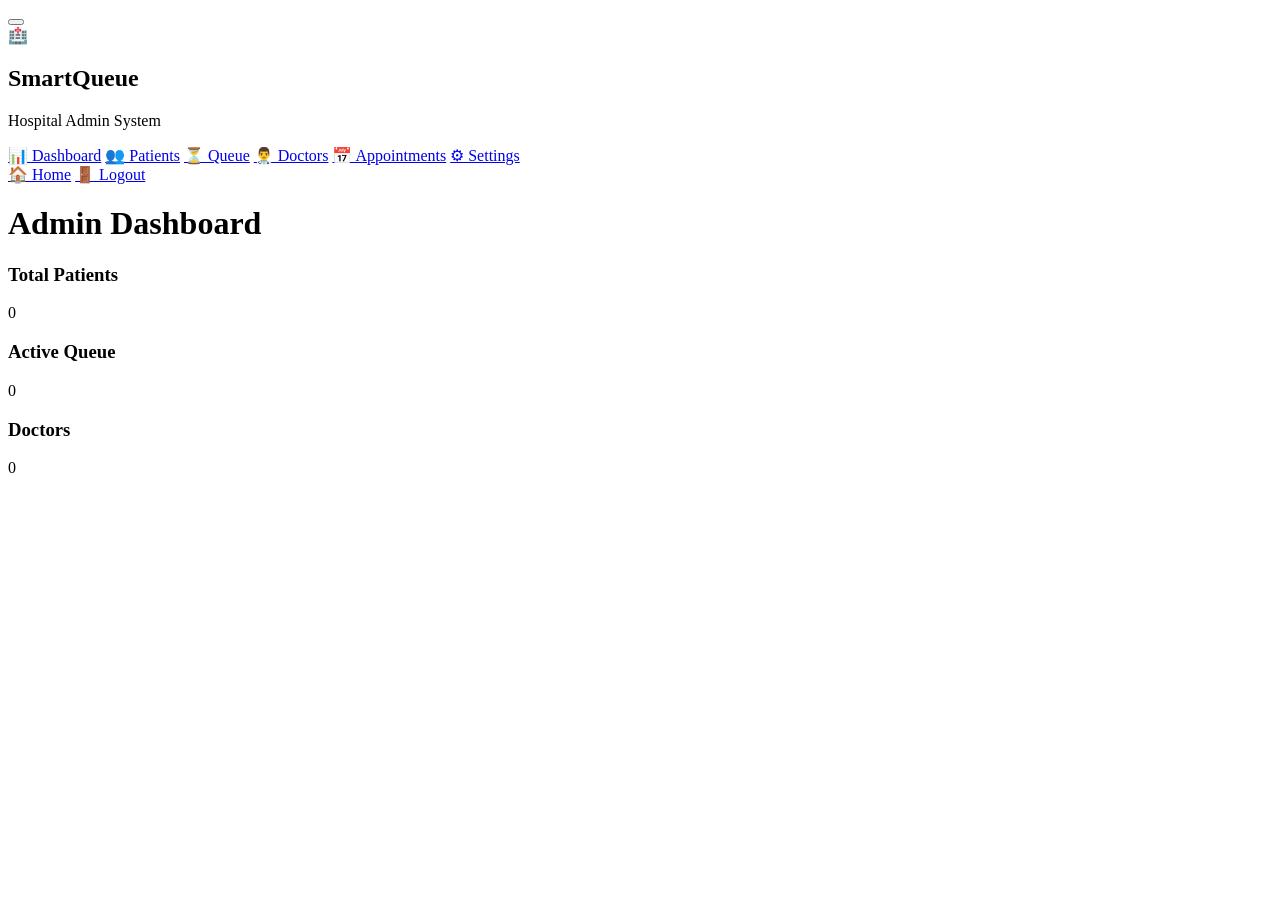
==== admin.html @ 0073a867 "Add files via upload" ====
<!DOCTYPE html>
<html lang="en">
<head>
    <meta charset="UTF-8">
    <title>Admin Dashboard</title>
    <link rel="stylesheet" href="css/admin.css">


</head>
<body>

    <button class="menu-toggle" onclick="toggleMenu()">
            <span></span>
            <span></span>
            <span></span>
    </button>

<div class="container">

    <!-- SIDEBAR -->
    <aside class="sidebar">

        <div class="brand">
            <div class="logo">🏥</div>
            <h2>SmartQueue</h2>
            <p>Hospital Admin System</p>
        </div>

        <div class="divider"></div>

        <a href="#" onclick="showAdminSection('dashboard')">📊 Dashboard</a>
        <a href="#" onclick="showAdminSection('patients')">👥 Patients</a>
        <a href="#" onclick="showAdminSection('queue')">⏳ Queue</a>
        <a href="#" onclick="showAdminSection('doctors')">👨‍⚕️ Doctors</a>
        <a href="#" onclick="showAdminSection('appointments')">📅 Appointments</a>
        <a href="#" onclick="showAdminSection('settings')">⚙ Settings</a>

        <div class="divider"></div>

        <a href="index.html">🏠 Home</a>
        <a href="#" onclick="logout()">🚪 Logout</a>

    </aside>

    <!-- MAIN -->
    <main class="main">

        <!-- DASHBOARD -->
        <div id="dashboardSection" class="adminSection">

            <h1>Admin Dashboard</h1>

            <div class="cards">

                <div class="card">
                    <h3>Total Patients</h3>
                    <p id="totalPatients">0</p>
                </div>

                <div class="card">
                    <h3>Active Queue</h3>
                    <p id="activeQueue">0</p>
                </div>

                <div class="card">
                    <h3>Doctors</h3>
                    <p id="totalDoctors">0</p>
                </div>

            </div>

        </div>

        <!-- PATIENTS -->
        <div id="patientsSection" class="adminSection" style="display:none;">

            <h1>Patients</h1>

            <div id="patientList"></div>

            <br>

            <button onclick="clearCompletedPatients()">
                Clear Completed
            </button>

        </div>

        <!-- QUEUE -->
        <div id="queueSection" class="adminSection" style="display:none;">

            <h1>Queue Management</h1>

            <table>
                <thead>
                    <tr>
                        <th>Token</th>
                        <th>Patient</th>
                        <th>Status</th>
                    </tr>
                </thead>

                <tbody id="queueTable"></tbody>
            </table>

            <br>

            <button onclick="nextPatient()">Next Patient</button>
            <button onclick="resetQueue()">Reset Queue</button>

        </div>

        <!-- DOCTORS -->
        <div id="doctorsSection" class="adminSection" style="display:none;">

            <h1>Doctors</h1>

            <input id="doctorName" placeholder="Doctor Name">
            <input id="doctorExpertise" placeholder="Expertise">

            <button onclick="addDoctor()">Add Doctor</button>

            <div id="doctorList"></div>

        </div>

        <!-- APPOINTMENTS -->
        <div id="appointmentsSection" class="adminSection" style="display:none;">

            <h1>Appointments</h1>

            <div id="appointmentList"></div>

        </div>

        <!-- SETTINGS -->
        <div id="settingsSection" class="adminSection" style="display:none;">

            <h1>Settings</h1>

            <button onclick="clearUsers()">Clear Users</button>
            <button onclick="clearDoctors()">Clear Doctors</button>
            <button onclick="systemReset()">Reset System</button>

        </div>

    </main>

</div>

<script src="js/admin.js"></script>



</body>
</html>
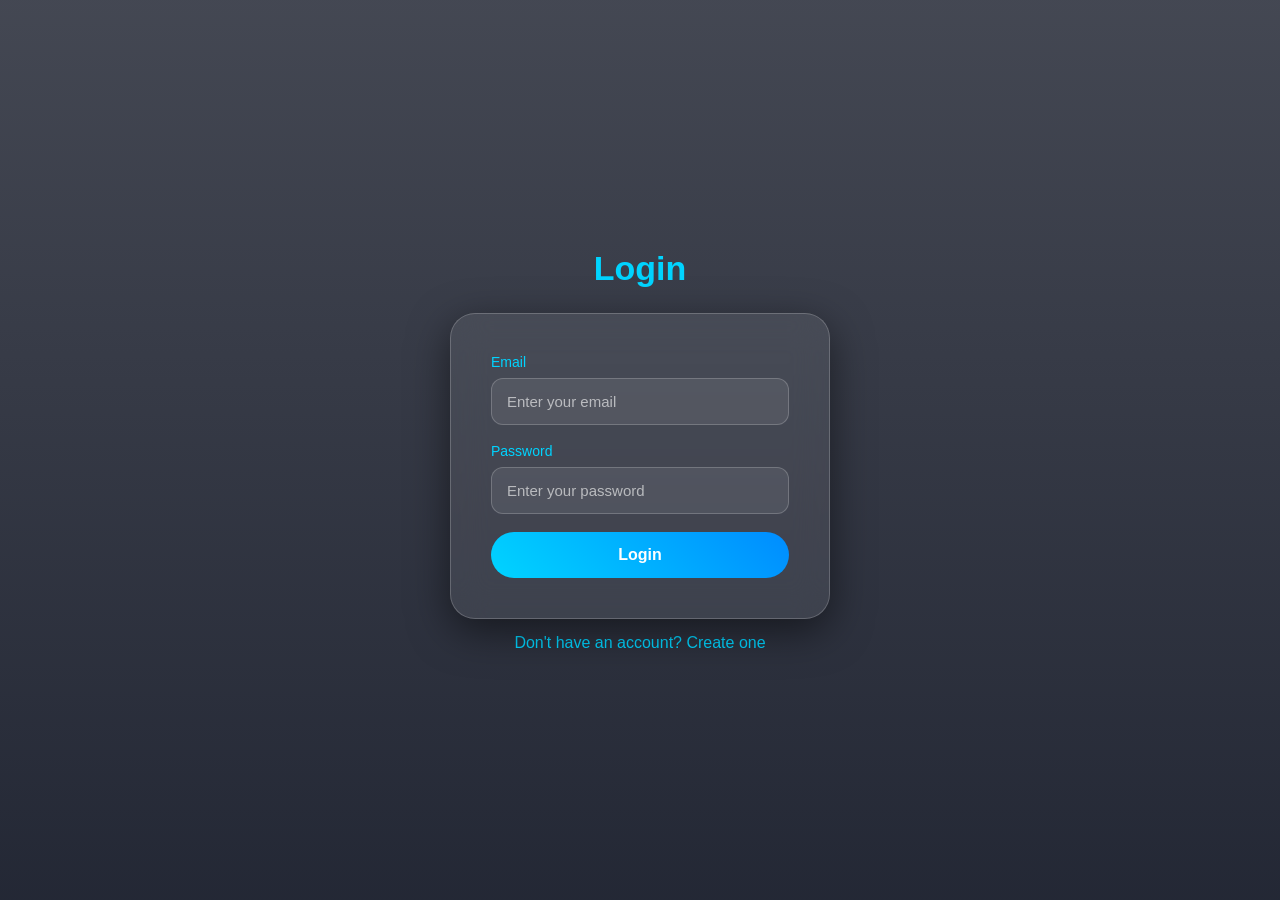
==== commit 36aa2c09: "Add files via upload" ====
--- a/admin.html
+++ b/admin.html
@@ -3,7 +3,7 @@
 <head>
     <meta charset="UTF-8">
     <title>Admin Dashboard</title>
-    <link rel="stylesheet" href="css/admin.css">
+    <link rel="stylesheet" href="admin.css">
 
 
 </head>
@@ -148,7 +148,7 @@
 
 </div>
 
-<script src="js/admin.js"></script>
+<script src="admin.js"></script>
 
 
 
--- a/admin.css
+++ b/admin.css
@@ -0,0 +1,345 @@
+
+/* =========================
+   FONT + RESET
+========================= */
+@import url('https://fonts.googleapis.com/css2?family=Poppins:wght@300;400;500;600;700&display=swap');
+
+*{
+    margin:0;
+    padding:0;
+    box-sizing:border-box;
+    font-family:'Poppins',sans-serif;
+}
+
+body{
+    min-height:100vh;
+    color:white;
+
+    background:
+    linear-gradient(rgba(5,10,25,0.75), rgba(5,10,25,0.88)),
+    url("https://images.unsplash.com/photo-1584515933487-779824d29309?auto=format&fit=crop&w=1600&q=80");
+
+    background-size:cover;
+    background-position:center;
+    background-repeat:no-repeat;
+    background-attachment:fixed;
+}
+
+
+/* =========================
+   LAYOUT
+========================= */
+.container{
+    display:flex;
+    min-height:100vh;
+}
+
+
+/* =========================
+   SIDEBAR
+========================= */
+.sidebar{
+    width:260px;
+    background:rgba(255,255,255,0.08);
+    backdrop-filter:blur(18px);
+    border-right:1px solid rgba(255,255,255,0.15);
+
+    padding:20px;
+    display:flex;
+    flex-direction:column;
+
+    transition:0.4s ease;
+}
+
+.brand{
+    text-align:center;
+    margin-bottom:15px;
+}
+
+.logo{
+    font-size:30px;
+}
+
+.brand h2{
+    color:#00d4ff;
+    font-size:20px;
+}
+
+.brand p{
+    font-size:12px;
+    opacity:0.7;
+}
+
+.divider{
+    height:1px;
+    background:rgba(255,255,255,0.1);
+    margin:10px 0;
+}
+
+
+/* LINKS */
+.sidebar a{
+    text-decoration:none;
+    color:white;
+
+    padding:12px;
+    margin:5px 0;
+
+    border-radius:12px;
+
+    display:flex;
+    gap:10px;
+
+    transition:0.3s;
+
+    background:rgba(255,255,255,0.05);
+}
+
+.sidebar a:hover{
+    background:rgba(0,212,255,0.2);
+    transform:translateX(5px);
+}
+
+.sidebar a.active{
+    background:#00d4ff;
+    color:black;
+}
+
+
+/* =========================
+   MAIN
+========================= */
+.main{
+    flex:1;
+    padding:40px;
+}
+
+.main h1{
+    color:#00d4ff;
+    margin-bottom:25px;
+}
+
+
+/* =========================
+   CARDS
+========================= */
+.cards{
+    display:grid;
+    grid-template-columns:repeat(auto-fit,minmax(200px,1fr));
+    gap:20px;
+}
+
+.card{
+    background:rgba(255,255,255,0.08);
+    backdrop-filter:blur(15px);
+    padding:25px;
+    border-radius:20px;
+    text-align:center;
+    transition:0.4s;
+}
+
+.card:hover{
+    transform:translateY(-8px);
+    box-shadow:0 10px 25px rgba(0,212,255,0.3);
+}
+
+.card h3{
+    color:#00d4ff;
+}
+
+
+/* =========================
+   TABLE
+========================= */
+table{
+    width:100%;
+    margin-top:20px;
+
+    border-collapse:collapse;
+
+    background:rgba(255,255,255,0.08);
+    backdrop-filter:blur(15px);
+
+    border-radius:15px;
+    overflow:hidden;
+}
+
+th, td{
+    padding:14px;
+    text-align:center;
+}
+
+th{
+    background:rgba(0,212,255,0.2);
+    color:#00d4ff;
+}
+
+
+/* =========================
+   BUTTONS
+========================= */
+button{
+    padding:14px 25px;
+
+    border:none;
+    border-radius:40px;
+
+    background:linear-gradient(45deg,#00d4ff,#008cff);
+    color:white;
+
+    cursor:pointer;
+    transition:0.4s;
+
+    margin:10px 10px 0 0;
+}
+
+button:hover{
+    transform:scale(1.05);
+    box-shadow:0 10px 25px rgba(0,212,255,0.4);
+}
+
+
+/* =========================
+   DOCTOR INPUTS
+========================= */
+#doctorsSection input{
+    width:280px;
+    padding:14px 18px;
+    margin:10px 10px 20px 0;
+
+    border:none;
+    outline:none;
+
+    border-radius:14px;
+
+    background:rgba(255,255,255,0.08);
+    backdrop-filter:blur(15px);
+
+    border:1px solid rgba(255,255,255,0.15);
+
+    color:white;
+    font-size:15px;
+
+    transition:0.3s;
+}
+
+#doctorsSection input:focus{
+    border:1px solid #00d4ff;
+    box-shadow:0 0 15px rgba(0,212,255,0.3);
+}
+
+
+/* =========================
+   DOCTOR LIST
+========================= */
+#doctorList{
+    margin-top:25px;
+    display:grid;
+    grid-template-columns:repeat(auto-fit,minmax(250px,1fr));
+    gap:20px;
+}
+
+#doctorList p{
+    background:rgba(255,255,255,0.08);
+    backdrop-filter:blur(15px);
+    padding:20px;
+    border-radius:18px;
+    border-left:5px solid #00d4ff;
+}
+
+
+/* =========================
+   MOBILE LAYOUT
+========================= */
+@media(max-width:768px){
+
+    .container{
+        flex-direction:column;
+    }
+
+    .main{
+        padding:20px;
+    }
+
+    .cards{
+        grid-template-columns:1fr;
+    }
+
+    button{
+        width:100%;
+    }
+}
+
+
+/* =========================
+   SIDEBAR MOBILE (HAMBURGER)
+========================= */
+.menu-toggle{
+    display:none;
+
+    position:fixed;
+    top:20px;
+    left:20px;
+    z-index:2000;
+
+    width:50px;
+    height:50px;
+
+    border:none;
+    border-radius:12px;
+
+    background:rgba(255,255,255,0.12);
+    backdrop-filter:blur(15px);
+
+    cursor:pointer;
+}
+
+.menu-toggle span{
+    display:block;
+    width:26px;
+    height:3px;
+    margin:5px auto;
+
+    background:#00d4ff;
+    border-radius:10px;
+
+    transition:0.4s;
+}
+
+
+/* ANIMATION X */
+.menu-toggle.active span:nth-child(1){
+    transform:translateY(8px) rotate(45deg);
+}
+
+.menu-toggle.active span:nth-child(2){
+    opacity:0;
+}
+
+.menu-toggle.active span:nth-child(3){
+    transform:translateY(-8px) rotate(-45deg);
+}
+
+
+/* SIDEBAR SLIDE */
+@media(max-width:768px){
+
+    .sidebar{
+        position:fixed;
+        top:0;
+        left:-100%;
+        height:100vh;
+        width:260px;
+
+        z-index:1500;
+        transition:0.4s ease;
+    }
+
+    .sidebar.show{
+        left:0;
+    }
+
+    .menu-toggle{
+        display:block;
+    }
+}
